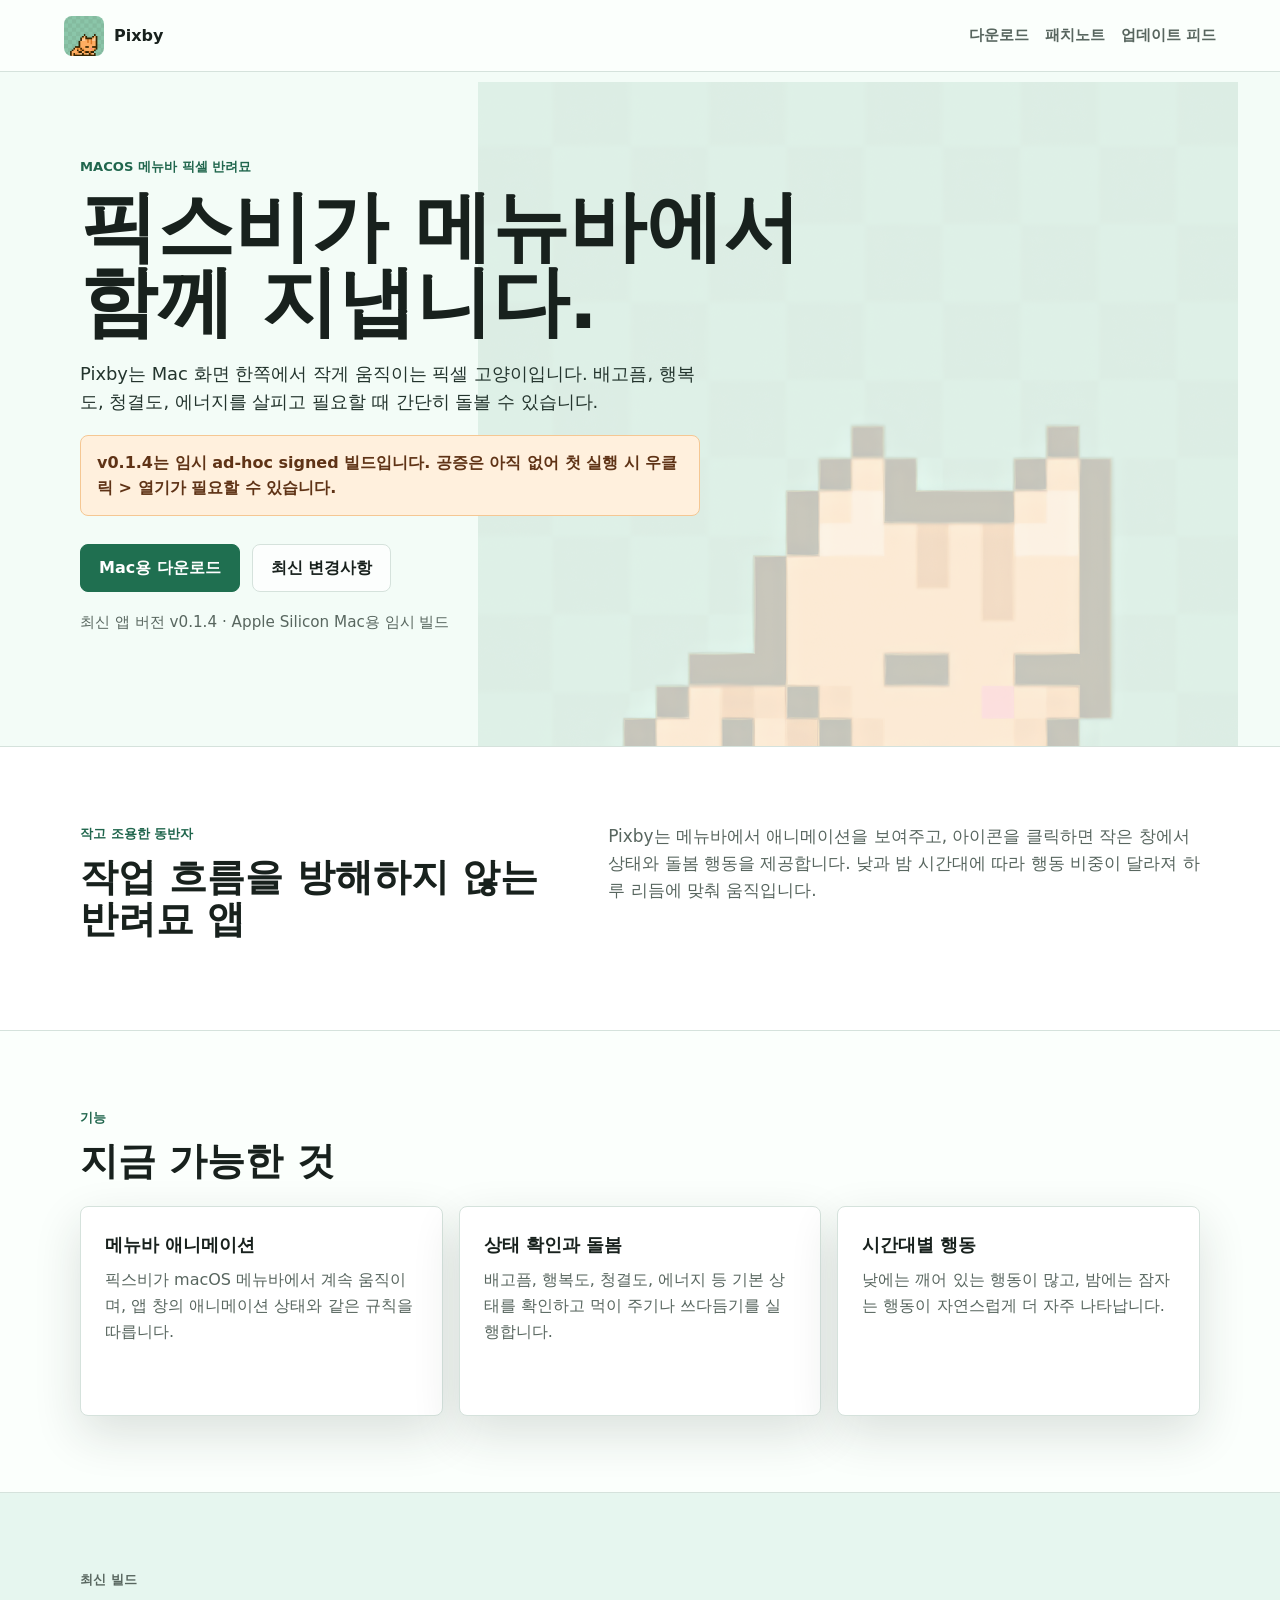
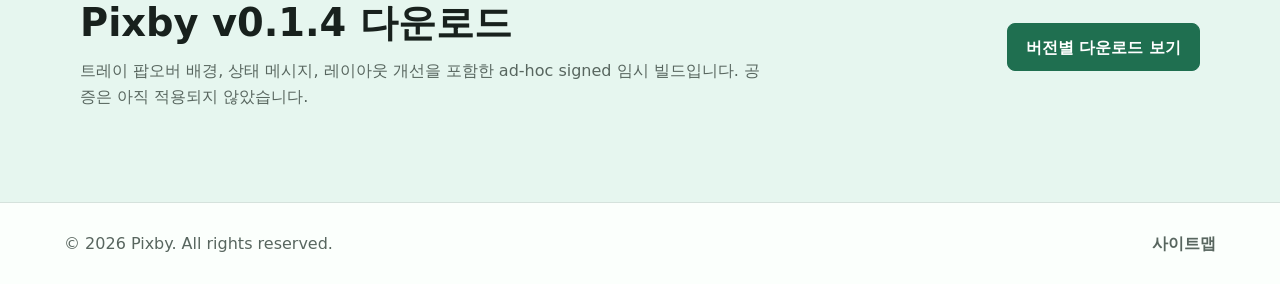
==== index.html @ 459f8d07 "Publish Pixby v0.1.4" ====
<!doctype html>
<html lang="ko">
  <head>
    <meta charset="utf-8" />
    <meta name="viewport" content="width=device-width, initial-scale=1" />
    <title>Pixby - macOS 메뉴바 픽셀 반려묘</title>
    <meta
      name="description"
      content="Pixby는 macOS 메뉴바에 상주하는 작은 픽셀 반려묘 앱입니다. 픽스비를 돌보고, 상태를 확인하고, 최신 Mac 버전을 다운로드하세요."
    />
    <meta name="robots" content="index, follow" />
    <meta name="theme-color" content="#8acfb2" />
    <link rel="canonical" href="https://pixby-app.github.io/" />
    <link rel="manifest" href="/site.webmanifest" />
    <link rel="icon" href="/assets/logo-pixby.png" type="image/png" />
    <meta property="og:type" content="website" />
    <meta property="og:site_name" content="Pixby" />
    <meta property="og:title" content="Pixby - macOS 메뉴바 픽셀 반려묘" />
    <meta
      property="og:description"
      content="메뉴바에서 함께 지내는 작은 픽셀 반려묘, Pixby의 최신 Mac 버전을 다운로드하세요."
    />
    <meta property="og:url" content="https://pixby-app.github.io/" />
    <meta property="og:image" content="https://pixby-app.github.io/assets/logo-pixby.png" />
    <meta name="twitter:card" content="summary_large_image" />
    <meta name="twitter:title" content="Pixby - macOS 메뉴바 픽셀 반려묘" />
    <meta
      name="twitter:description"
      content="macOS 메뉴바에서 함께 지내는 픽셀 반려묘 앱입니다."
    />
    <meta name="twitter:image" content="https://pixby-app.github.io/assets/logo-pixby.png" />
    <link rel="stylesheet" href="/styles.css?v=0.1.4" />
    <script type="application/ld+json">
      {
        "@context": "https://schema.org",
        "@type": "SoftwareApplication",
        "name": "Pixby",
        "alternateName": "픽스비",
        "applicationCategory": "LifestyleApplication",
        "operatingSystem": "macOS",
        "softwareVersion": "0.1.4",
        "description": "Pixby는 macOS 메뉴바에 상주하는 픽셀 반려묘 앱입니다.",
        "url": "https://pixby-app.github.io/",
        "downloadUrl": "https://github.com/Pixby-App/pixby-app.github.io/releases/download/v0.1.4/Pixby-0.1.4-arm64.dmg",
        "image": "https://pixby-app.github.io/assets/logo-pixby.png",
        "inLanguage": "ko-KR",
        "offers": {
          "@type": "Offer",
          "price": "0",
          "priceCurrency": "KRW"
        }
      }
    </script>
  </head>
  <body>
    <header class="site-header">
      <a class="brand" href="/" aria-label="Pixby 홈">
        <img src="/assets/logo-pixby.png" alt="" width="40" height="40" />
        <span>Pixby</span>
      </a>
      <nav aria-label="주요 메뉴">
        <a href="/downloads.html">다운로드</a>
        <a href="/patch-notes.html">패치노트</a>
        <a href="/updates/latest-mac.yml">업데이트 피드</a>
      </nav>
    </header>

    <main>
      <section class="hero">
        <div class="hero-inner">
          <p class="eyebrow">macOS 메뉴바 픽셀 반려묘</p>
          <h1>픽스비가 메뉴바에서 함께 지냅니다.</h1>
          <p class="hero-copy">
            Pixby는 Mac 화면 한쪽에서 작게 움직이는 픽셀 고양이입니다. 배고픔, 행복도, 청결도,
            에너지를 살피고 필요할 때 간단히 돌볼 수 있습니다.
          </p>
          <p class="status-alert">
            v0.1.4는 임시 ad-hoc signed 빌드입니다. 공증은 아직 없어 첫 실행 시 우클릭 > 열기가 필요할 수 있습니다.
          </p>
          <div class="hero-actions" aria-label="주요 작업">
            <a class="button primary" href="https://github.com/Pixby-App/pixby-app.github.io/releases/download/v0.1.4/Pixby-0.1.4-arm64.dmg">Mac용 다운로드</a>
            <a class="button secondary" href="/patch-notes.html">최신 변경사항</a>
          </div>
          <p class="release-note">최신 앱 버전 v0.1.4 · Apple Silicon Mac용 임시 빌드</p>
        </div>
      </section>

      <section class="section intro-section" aria-labelledby="what-is-pixby">
        <div class="section-inner two-column">
          <div>
            <p class="eyebrow">작고 조용한 동반자</p>
            <h2 id="what-is-pixby">작업 흐름을 방해하지 않는 반려묘 앱</h2>
          </div>
          <p>
            Pixby는 메뉴바에서 애니메이션을 보여주고, 아이콘을 클릭하면 작은 창에서 상태와 돌봄
            행동을 제공합니다. 낮과 밤 시간대에 따라 행동 비중이 달라져 하루 리듬에 맞춰 움직입니다.
          </p>
        </div>
      </section>

      <section class="section" aria-labelledby="features">
        <div class="section-inner">
          <div class="section-heading">
            <p class="eyebrow">기능</p>
            <h2 id="features">지금 가능한 것</h2>
          </div>
          <div class="feature-grid">
            <article class="feature-card">
              <h3>메뉴바 애니메이션</h3>
              <p>픽스비가 macOS 메뉴바에서 계속 움직이며, 앱 창의 애니메이션 상태와 같은 규칙을 따릅니다.</p>
            </article>
            <article class="feature-card">
              <h3>상태 확인과 돌봄</h3>
              <p>배고픔, 행복도, 청결도, 에너지 등 기본 상태를 확인하고 먹이 주기나 쓰다듬기를 실행합니다.</p>
            </article>
            <article class="feature-card">
              <h3>시간대별 행동</h3>
              <p>낮에는 깨어 있는 행동이 많고, 밤에는 잠자는 행동이 자연스럽게 더 자주 나타납니다.</p>
            </article>
          </div>
        </div>
      </section>

      <section class="section download-band" aria-labelledby="download">
        <div class="section-inner split-band">
          <div>
            <p class="eyebrow">최신 빌드</p>
            <h2 id="download">Pixby v0.1.4 다운로드</h2>
            <p>트레이 팝오버 배경, 상태 메시지, 레이아웃 개선을 포함한 ad-hoc signed 임시 빌드입니다. 공증은 아직 적용되지 않았습니다.</p>
          </div>
          <a class="button primary" href="/downloads.html">버전별 다운로드 보기</a>
        </div>
      </section>
    </main>

    <footer class="site-footer">
      <p>© 2026 Pixby. All rights reserved.</p>
      <a href="/sitemap.xml">사이트맵</a>
    </footer>
  </body>
</html>
---- styles.css ----
:root {
  color-scheme: light;
  --ink: #18211d;
  --muted: #58665f;
  --line: #d5e2dc;
  --paper: #fbfffc;
  --mint: #8acfb2;
  --mint-soft: #e6f6ef;
  --peach: #ffb064;
  --rose: #ff7f99;
  --deep: #23342d;
  --shadow: 0 18px 48px rgba(28, 45, 38, 0.14);
  font-family:
    Inter, ui-sans-serif, system-ui, -apple-system, BlinkMacSystemFont, "Segoe UI", sans-serif;
}

* {
  box-sizing: border-box;
}

body {
  margin: 0;
  color: var(--ink);
  background: var(--paper);
  line-height: 1.6;
}

a {
  color: inherit;
}

.site-header {
  position: sticky;
  top: 0;
  z-index: 10;
  display: flex;
  align-items: center;
  justify-content: space-between;
  gap: 24px;
  min-height: 72px;
  padding: 14px clamp(20px, 5vw, 72px);
  background: rgba(251, 255, 252, 0.92);
  border-bottom: 1px solid var(--line);
  backdrop-filter: blur(12px);
}

.brand {
  display: inline-flex;
  align-items: center;
  gap: 10px;
  color: var(--ink);
  font-weight: 800;
  text-decoration: none;
}

.brand img {
  width: 40px;
  height: 40px;
  border-radius: 8px;
  object-fit: cover;
}

nav {
  display: flex;
  align-items: center;
  flex-wrap: wrap;
  gap: 16px;
  color: var(--muted);
  font-size: 0.95rem;
  font-weight: 700;
}

nav a {
  text-decoration: none;
}

nav a:hover,
nav a[aria-current="page"] {
  color: var(--ink);
}

.hero {
  position: relative;
  display: flex;
  align-items: center;
  min-height: 72svh;
  overflow: hidden;
  background-color: #dff4ea;
  background-image: url("/assets/logo-pixby.png");
  background-repeat: no-repeat;
  background-position: right 8% bottom -96px;
  background-size: min(760px, 82vw);
}

.hero::before {
  position: absolute;
  inset: 0;
  content: "";
  background: rgba(251, 255, 252, 0.74);
}

.hero-inner,
.section-inner {
  position: relative;
  width: min(1120px, calc(100% - 40px));
  margin: 0 auto;
}

.hero-inner {
  padding: 84px 0 96px;
}

.eyebrow {
  margin: 0 0 12px;
  color: #20664d;
  font-size: 0.82rem;
  font-weight: 900;
  text-transform: uppercase;
}

h1,
h2,
h3,
p {
  margin-top: 0;
}

h1 {
  max-width: 760px;
  margin-bottom: 20px;
  font-size: clamp(2.6rem, 6vw, 5.8rem);
  line-height: 0.98;
  letter-spacing: 0;
}

h2 {
  margin-bottom: 14px;
  font-size: clamp(1.75rem, 3vw, 2.6rem);
  line-height: 1.1;
  letter-spacing: 0;
}

h3 {
  margin-bottom: 8px;
  font-size: 1.1rem;
  letter-spacing: 0;
}

.hero-copy {
  max-width: 620px;
  color: var(--deep);
  font-size: 1.12rem;
}

.hero-actions,
.download-actions {
  display: flex;
  flex-wrap: wrap;
  gap: 12px;
  margin-top: 28px;
}

.button {
  display: inline-flex;
  align-items: center;
  justify-content: center;
  min-height: 48px;
  padding: 0 18px;
  border: 1px solid var(--line);
  border-radius: 8px;
  font-weight: 850;
  text-decoration: none;
}

.button.primary {
  border-color: #1f6f50;
  color: #ffffff;
  background: #1f6f50;
}

.button.secondary {
  color: var(--ink);
  background: rgba(255, 255, 255, 0.76);
}

.button.disabled {
  color: var(--muted);
  background: #eef5f1;
  cursor: not-allowed;
}

.button:hover:not(.disabled) {
  transform: translateY(-1px);
}

.status-alert {
  max-width: 620px;
  margin: 18px 0 0;
  padding: 14px 16px;
  color: #5f3316;
  background: #fff0dd;
  border: 1px solid #f5c793;
  border-radius: 8px;
  font-weight: 760;
}

.release-note {
  margin-top: 18px;
  color: var(--muted);
  font-size: 0.95rem;
}

.section {
  padding: 76px 0;
  border-top: 1px solid var(--line);
}

.intro-section {
  background: #ffffff;
}

.two-column {
  display: grid;
  grid-template-columns: minmax(0, 0.9fr) minmax(0, 1.1fr);
  gap: 44px;
  align-items: start;
}

.two-column p:last-child {
  color: var(--muted);
  font-size: 1.06rem;
}

.section-heading {
  margin-bottom: 24px;
}

.feature-grid {
  display: grid;
  grid-template-columns: repeat(3, minmax(0, 1fr));
  gap: 16px;
}

.feature-card,
.download-card,
.note-entry {
  border: 1px solid var(--line);
  border-radius: 8px;
  background: #ffffff;
  box-shadow: var(--shadow);
}

.feature-card {
  min-height: 210px;
  padding: 24px;
}

.feature-card p,
.download-card p,
.note-entry li {
  color: var(--muted);
}

.download-band {
  background: var(--mint-soft);
}

.split-band,
.download-card {
  display: flex;
  align-items: center;
  justify-content: space-between;
  gap: 28px;
}

.split-band p {
  max-width: 680px;
  color: var(--muted);
}

.site-footer {
  display: flex;
  justify-content: space-between;
  gap: 16px;
  padding: 28px clamp(20px, 5vw, 72px);
  color: var(--muted);
  border-top: 1px solid var(--line);
}

.site-footer p {
  margin: 0;
}

.site-footer a {
  font-weight: 800;
  text-decoration: none;
}

.page-main {
  background: #ffffff;
}

.page-hero {
  padding: 80px 0 54px;
  background: var(--mint-soft);
  border-bottom: 1px solid var(--line);
}

.page-hero h1 {
  max-width: 840px;
  font-size: clamp(2.4rem, 5vw, 4.5rem);
}

.page-hero p:last-child {
  max-width: 760px;
  color: var(--muted);
  font-size: 1.08rem;
}

.download-card {
  padding: 28px;
}

.version-table {
  overflow: hidden;
  border: 1px solid var(--line);
  border-radius: 8px;
}

.version-row {
  display: grid;
  grid-template-columns: 160px 180px minmax(0, 1fr);
  gap: 18px;
  padding: 16px 18px;
  border-top: 1px solid var(--line);
}

.version-row:first-child {
  border-top: 0;
}

.version-head {
  color: var(--deep);
  background: var(--mint-soft);
  font-weight: 900;
}

.file-links {
  display: flex;
  flex-wrap: wrap;
  gap: 14px;
  font-weight: 800;
}

.muted-link {
  color: var(--muted);
}

.note-entry {
  padding: 28px;
}

.note-entry + .note-entry {
  margin-top: 18px;
}

.note-entry ul {
  margin: 0;
  padding-left: 20px;
}

.note-entry li + li {
  margin-top: 8px;
}

@media (max-width: 760px) {
  .site-header,
  .site-footer {
    align-items: flex-start;
    flex-direction: column;
  }

  .hero {
    min-height: 76svh;
    background-position: center bottom -72px;
    background-size: min(560px, 110vw);
  }

  .hero-inner {
    padding-top: 56px;
  }

  .two-column,
  .feature-grid,
  .version-row {
    grid-template-columns: 1fr;
  }

  .split-band,
  .download-card {
    align-items: flex-start;
    flex-direction: column;
  }

  .section {
    padding: 54px 0;
  }
}
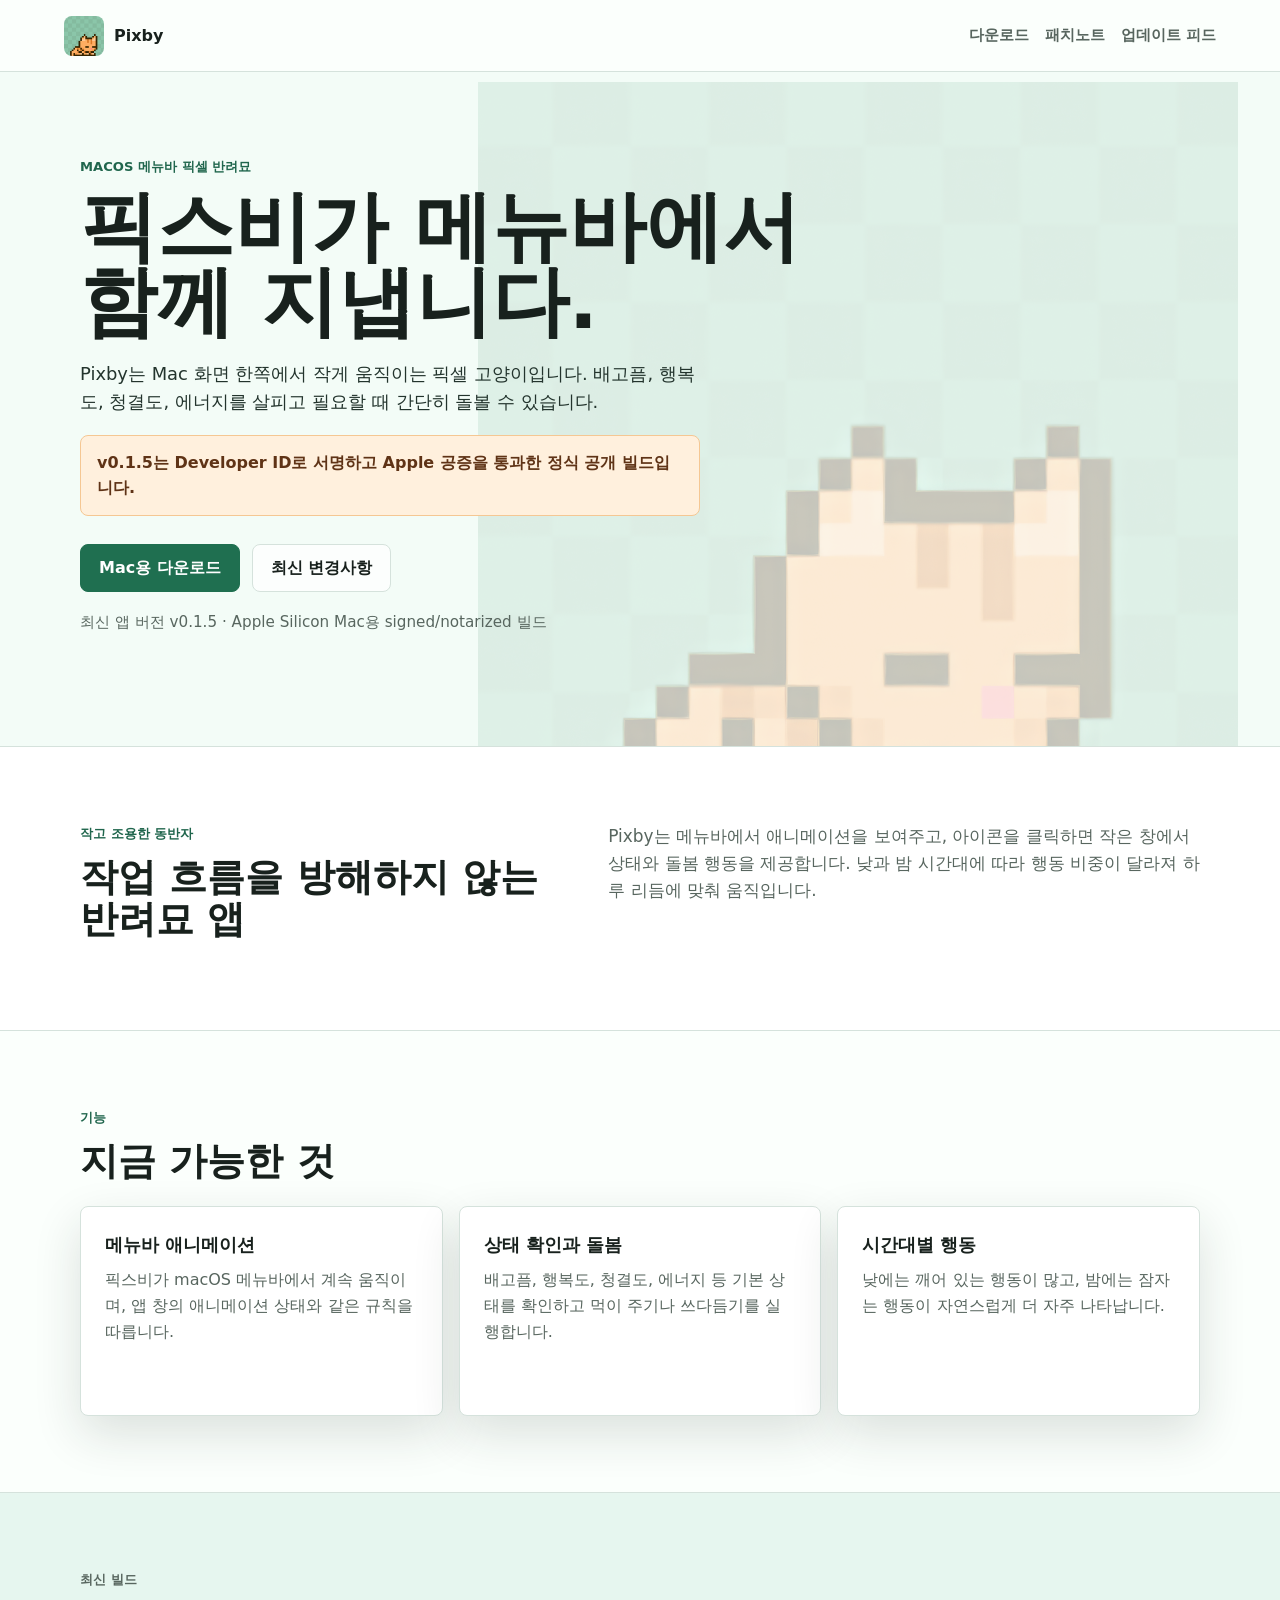
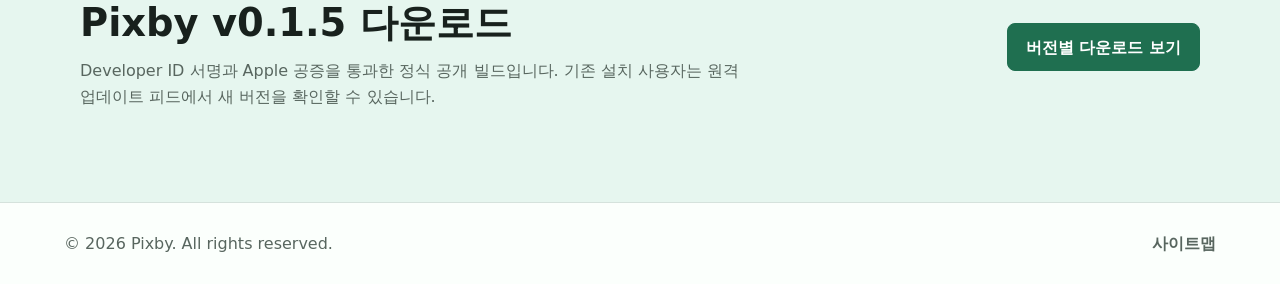
==== commit a0448976: "Publish Pixby v0.1.5 notarized release" ====
--- a/index.html
+++ b/index.html
@@ -29,7 +29,7 @@
       content="macOS 메뉴바에서 함께 지내는 픽셀 반려묘 앱입니다."
     />
     <meta name="twitter:image" content="https://pixby-app.github.io/assets/logo-pixby.png" />
-    <link rel="stylesheet" href="/styles.css?v=0.1.4" />
+    <link rel="stylesheet" href="/styles.css?v=0.1.5" />
     <script type="application/ld+json">
       {
         "@context": "https://schema.org",
@@ -38,10 +38,10 @@
         "alternateName": "픽스비",
         "applicationCategory": "LifestyleApplication",
         "operatingSystem": "macOS",
-        "softwareVersion": "0.1.4",
+        "softwareVersion": "0.1.5",
         "description": "Pixby는 macOS 메뉴바에 상주하는 픽셀 반려묘 앱입니다.",
         "url": "https://pixby-app.github.io/",
-        "downloadUrl": "https://github.com/Pixby-App/pixby-app.github.io/releases/download/v0.1.4/Pixby-0.1.4-arm64.dmg",
+        "downloadUrl": "https://github.com/Pixby-App/pixby-app.github.io/releases/download/v0.1.5/Pixby-0.1.5-arm64.dmg",
         "image": "https://pixby-app.github.io/assets/logo-pixby.png",
         "inLanguage": "ko-KR",
         "offers": {
@@ -75,13 +75,13 @@
             에너지를 살피고 필요할 때 간단히 돌볼 수 있습니다.
           </p>
           <p class="status-alert">
-            v0.1.4는 임시 ad-hoc signed 빌드입니다. 공증은 아직 없어 첫 실행 시 우클릭 > 열기가 필요할 수 있습니다.
+            v0.1.5는 Developer ID로 서명하고 Apple 공증을 통과한 정식 공개 빌드입니다.
           </p>
           <div class="hero-actions" aria-label="주요 작업">
-            <a class="button primary" href="https://github.com/Pixby-App/pixby-app.github.io/releases/download/v0.1.4/Pixby-0.1.4-arm64.dmg">Mac용 다운로드</a>
+            <a class="button primary" href="https://github.com/Pixby-App/pixby-app.github.io/releases/download/v0.1.5/Pixby-0.1.5-arm64.dmg">Mac용 다운로드</a>
             <a class="button secondary" href="/patch-notes.html">최신 변경사항</a>
           </div>
-          <p class="release-note">최신 앱 버전 v0.1.4 · Apple Silicon Mac용 임시 빌드</p>
+          <p class="release-note">최신 앱 버전 v0.1.5 · Apple Silicon Mac용 signed/notarized 빌드</p>
         </div>
       </section>
 
@@ -125,8 +125,8 @@
         <div class="section-inner split-band">
           <div>
             <p class="eyebrow">최신 빌드</p>
-            <h2 id="download">Pixby v0.1.4 다운로드</h2>
-            <p>트레이 팝오버 배경, 상태 메시지, 레이아웃 개선을 포함한 ad-hoc signed 임시 빌드입니다. 공증은 아직 적용되지 않았습니다.</p>
+            <h2 id="download">Pixby v0.1.5 다운로드</h2>
+            <p>Developer ID 서명과 Apple 공증을 통과한 정식 공개 빌드입니다. 기존 설치 사용자는 원격 업데이트 피드에서 새 버전을 확인할 수 있습니다.</p>
           </div>
           <a class="button primary" href="/downloads.html">버전별 다운로드 보기</a>
         </div>
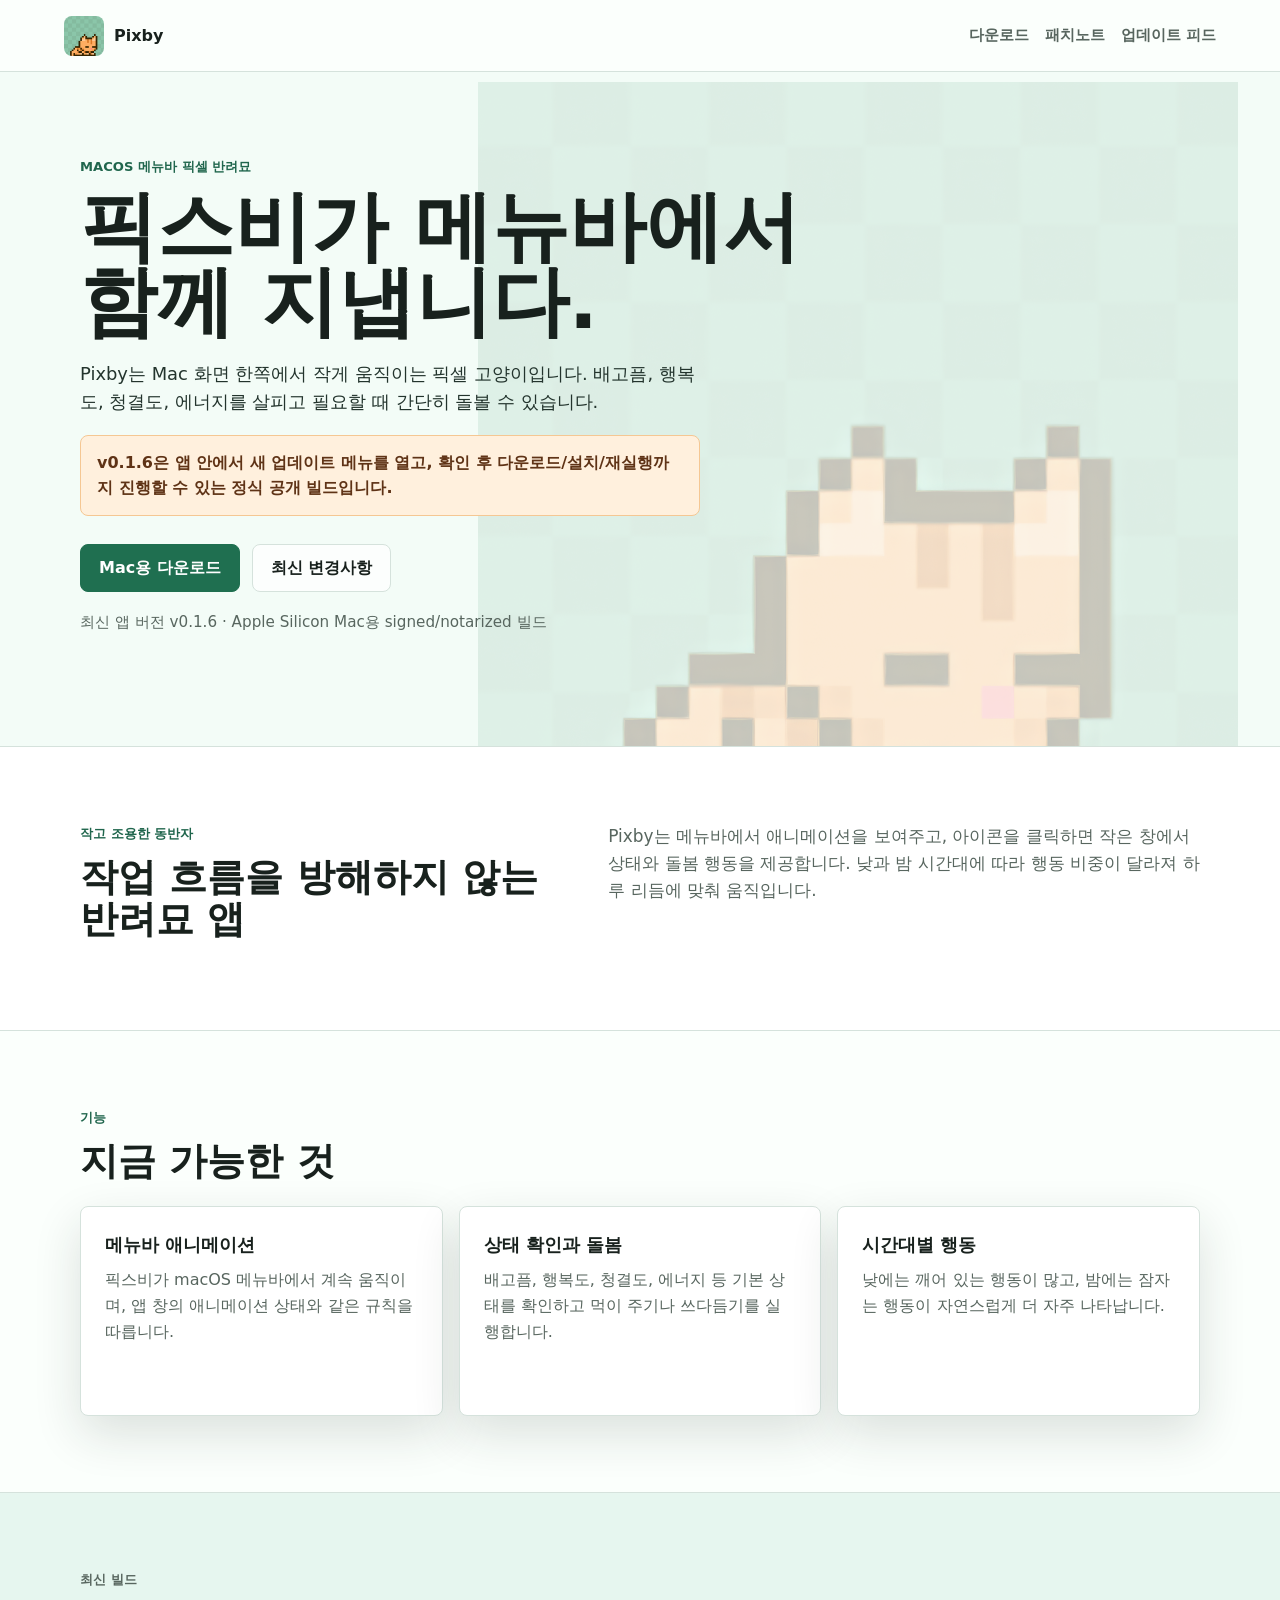
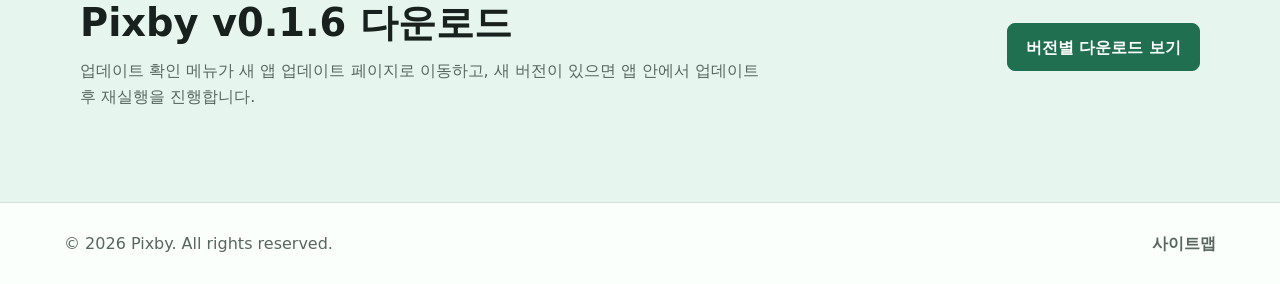
==== commit d23f7b72: "Publish Pixby v0.1.6 update menu release" ====
--- a/index.html
+++ b/index.html
@@ -29,7 +29,7 @@
       content="macOS 메뉴바에서 함께 지내는 픽셀 반려묘 앱입니다."
     />
     <meta name="twitter:image" content="https://pixby-app.github.io/assets/logo-pixby.png" />
-    <link rel="stylesheet" href="/styles.css?v=0.1.5" />
+    <link rel="stylesheet" href="/styles.css?v=0.1.6" />
     <script type="application/ld+json">
       {
         "@context": "https://schema.org",
@@ -38,10 +38,10 @@
         "alternateName": "픽스비",
         "applicationCategory": "LifestyleApplication",
         "operatingSystem": "macOS",
-        "softwareVersion": "0.1.5",
+        "softwareVersion": "0.1.6",
         "description": "Pixby는 macOS 메뉴바에 상주하는 픽셀 반려묘 앱입니다.",
         "url": "https://pixby-app.github.io/",
-        "downloadUrl": "https://github.com/Pixby-App/pixby-app.github.io/releases/download/v0.1.5/Pixby-0.1.5-arm64.dmg",
+        "downloadUrl": "https://github.com/Pixby-App/pixby-app.github.io/releases/download/v0.1.6/Pixby-0.1.6-arm64.dmg",
         "image": "https://pixby-app.github.io/assets/logo-pixby.png",
         "inLanguage": "ko-KR",
         "offers": {
@@ -75,13 +75,13 @@
             에너지를 살피고 필요할 때 간단히 돌볼 수 있습니다.
           </p>
           <p class="status-alert">
-            v0.1.5는 Developer ID로 서명하고 Apple 공증을 통과한 정식 공개 빌드입니다.
+            v0.1.6은 앱 안에서 새 업데이트 메뉴를 열고, 확인 후 다운로드/설치/재실행까지 진행할 수 있는 정식 공개 빌드입니다.
           </p>
           <div class="hero-actions" aria-label="주요 작업">
-            <a class="button primary" href="https://github.com/Pixby-App/pixby-app.github.io/releases/download/v0.1.5/Pixby-0.1.5-arm64.dmg">Mac용 다운로드</a>
+            <a class="button primary" href="https://github.com/Pixby-App/pixby-app.github.io/releases/download/v0.1.6/Pixby-0.1.6-arm64.dmg">Mac용 다운로드</a>
             <a class="button secondary" href="/patch-notes.html">최신 변경사항</a>
           </div>
-          <p class="release-note">최신 앱 버전 v0.1.5 · Apple Silicon Mac용 signed/notarized 빌드</p>
+          <p class="release-note">최신 앱 버전 v0.1.6 · Apple Silicon Mac용 signed/notarized 빌드</p>
         </div>
       </section>
 
@@ -125,8 +125,8 @@
         <div class="section-inner split-band">
           <div>
             <p class="eyebrow">최신 빌드</p>
-            <h2 id="download">Pixby v0.1.5 다운로드</h2>
-            <p>Developer ID 서명과 Apple 공증을 통과한 정식 공개 빌드입니다. 기존 설치 사용자는 원격 업데이트 피드에서 새 버전을 확인할 수 있습니다.</p>
+            <h2 id="download">Pixby v0.1.6 다운로드</h2>
+            <p>업데이트 확인 메뉴가 새 앱 업데이트 페이지로 이동하고, 새 버전이 있으면 앱 안에서 업데이트 후 재실행을 진행합니다.</p>
           </div>
           <a class="button primary" href="/downloads.html">버전별 다운로드 보기</a>
         </div>
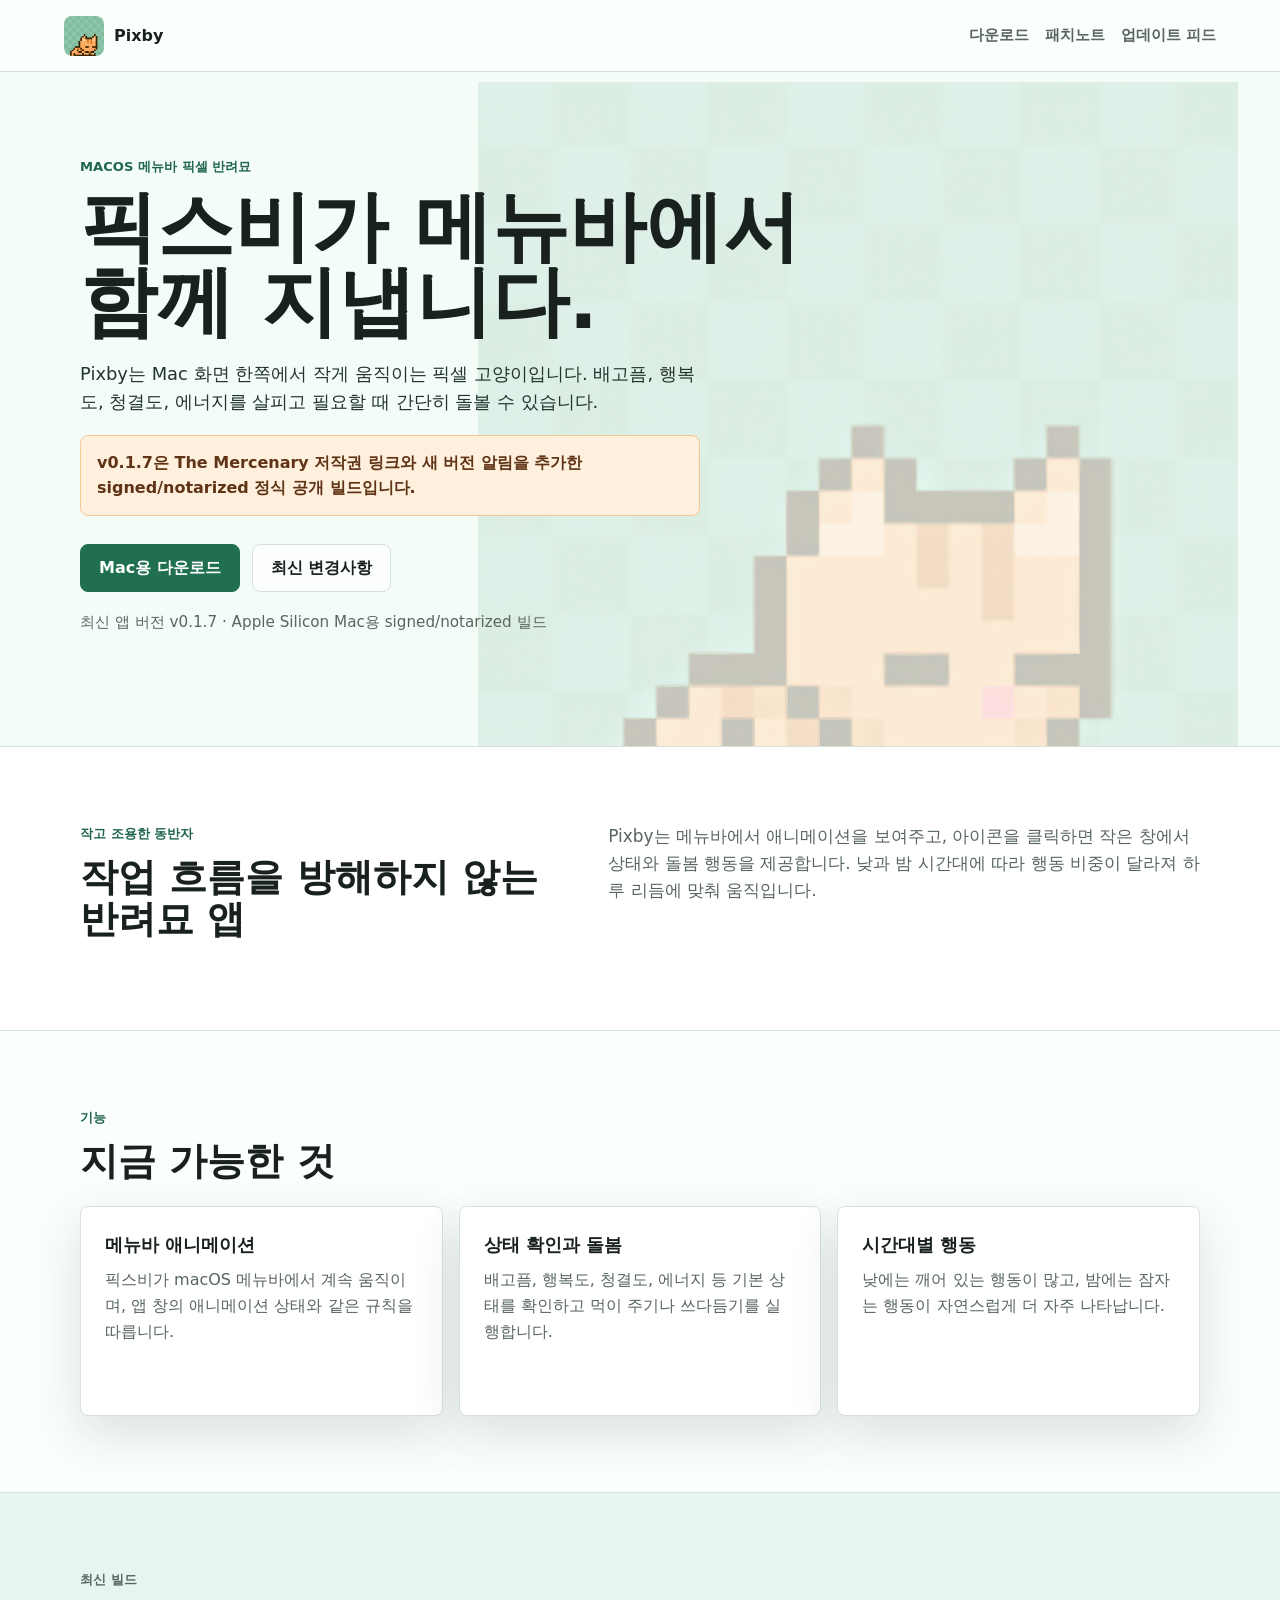
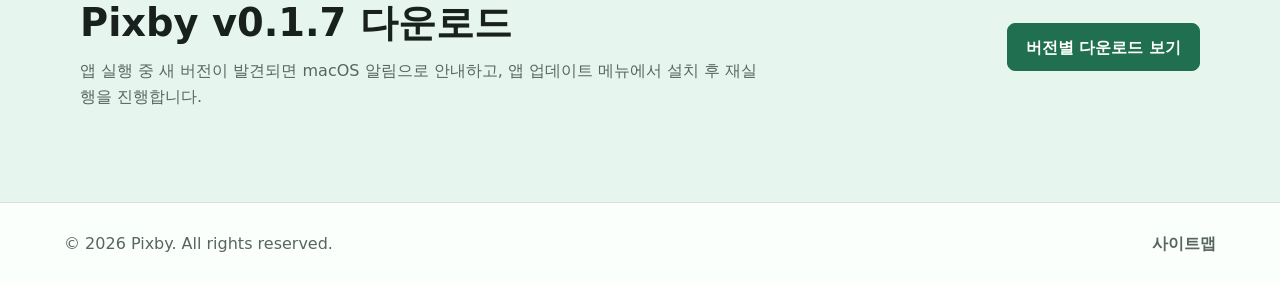
==== commit e5610bc9: "Publish Pixby v0.1.7 copyright and update notification release" ====
--- a/index.html
+++ b/index.html
@@ -29,7 +29,7 @@
       content="macOS 메뉴바에서 함께 지내는 픽셀 반려묘 앱입니다."
     />
     <meta name="twitter:image" content="https://pixby-app.github.io/assets/logo-pixby.png" />
-    <link rel="stylesheet" href="/styles.css?v=0.1.6" />
+    <link rel="stylesheet" href="/styles.css?v=0.1.7" />
     <script type="application/ld+json">
       {
         "@context": "https://schema.org",
@@ -38,10 +38,10 @@
         "alternateName": "픽스비",
         "applicationCategory": "LifestyleApplication",
         "operatingSystem": "macOS",
-        "softwareVersion": "0.1.6",
+        "softwareVersion": "0.1.7",
         "description": "Pixby는 macOS 메뉴바에 상주하는 픽셀 반려묘 앱입니다.",
         "url": "https://pixby-app.github.io/",
-        "downloadUrl": "https://github.com/Pixby-App/pixby-app.github.io/releases/download/v0.1.6/Pixby-0.1.6-arm64.dmg",
+        "downloadUrl": "https://github.com/Pixby-App/pixby-app.github.io/releases/download/v0.1.7/Pixby-0.1.7-arm64.dmg",
         "image": "https://pixby-app.github.io/assets/logo-pixby.png",
         "inLanguage": "ko-KR",
         "offers": {
@@ -75,13 +75,13 @@
             에너지를 살피고 필요할 때 간단히 돌볼 수 있습니다.
           </p>
           <p class="status-alert">
-            v0.1.6은 앱 안에서 새 업데이트 메뉴를 열고, 확인 후 다운로드/설치/재실행까지 진행할 수 있는 정식 공개 빌드입니다.
+            v0.1.7은 The Mercenary 저작권 링크와 새 버전 알림을 추가한 signed/notarized 정식 공개 빌드입니다.
           </p>
           <div class="hero-actions" aria-label="주요 작업">
-            <a class="button primary" href="https://github.com/Pixby-App/pixby-app.github.io/releases/download/v0.1.6/Pixby-0.1.6-arm64.dmg">Mac용 다운로드</a>
+            <a class="button primary" href="https://github.com/Pixby-App/pixby-app.github.io/releases/download/v0.1.7/Pixby-0.1.7-arm64.dmg">Mac용 다운로드</a>
             <a class="button secondary" href="/patch-notes.html">최신 변경사항</a>
           </div>
-          <p class="release-note">최신 앱 버전 v0.1.6 · Apple Silicon Mac용 signed/notarized 빌드</p>
+          <p class="release-note">최신 앱 버전 v0.1.7 · Apple Silicon Mac용 signed/notarized 빌드</p>
         </div>
       </section>
 
@@ -125,8 +125,8 @@
         <div class="section-inner split-band">
           <div>
             <p class="eyebrow">최신 빌드</p>
-            <h2 id="download">Pixby v0.1.6 다운로드</h2>
-            <p>업데이트 확인 메뉴가 새 앱 업데이트 페이지로 이동하고, 새 버전이 있으면 앱 안에서 업데이트 후 재실행을 진행합니다.</p>
+            <h2 id="download">Pixby v0.1.7 다운로드</h2>
+            <p>앱 실행 중 새 버전이 발견되면 macOS 알림으로 안내하고, 앱 업데이트 메뉴에서 설치 후 재실행을 진행합니다.</p>
           </div>
           <a class="button primary" href="/downloads.html">버전별 다운로드 보기</a>
         </div>
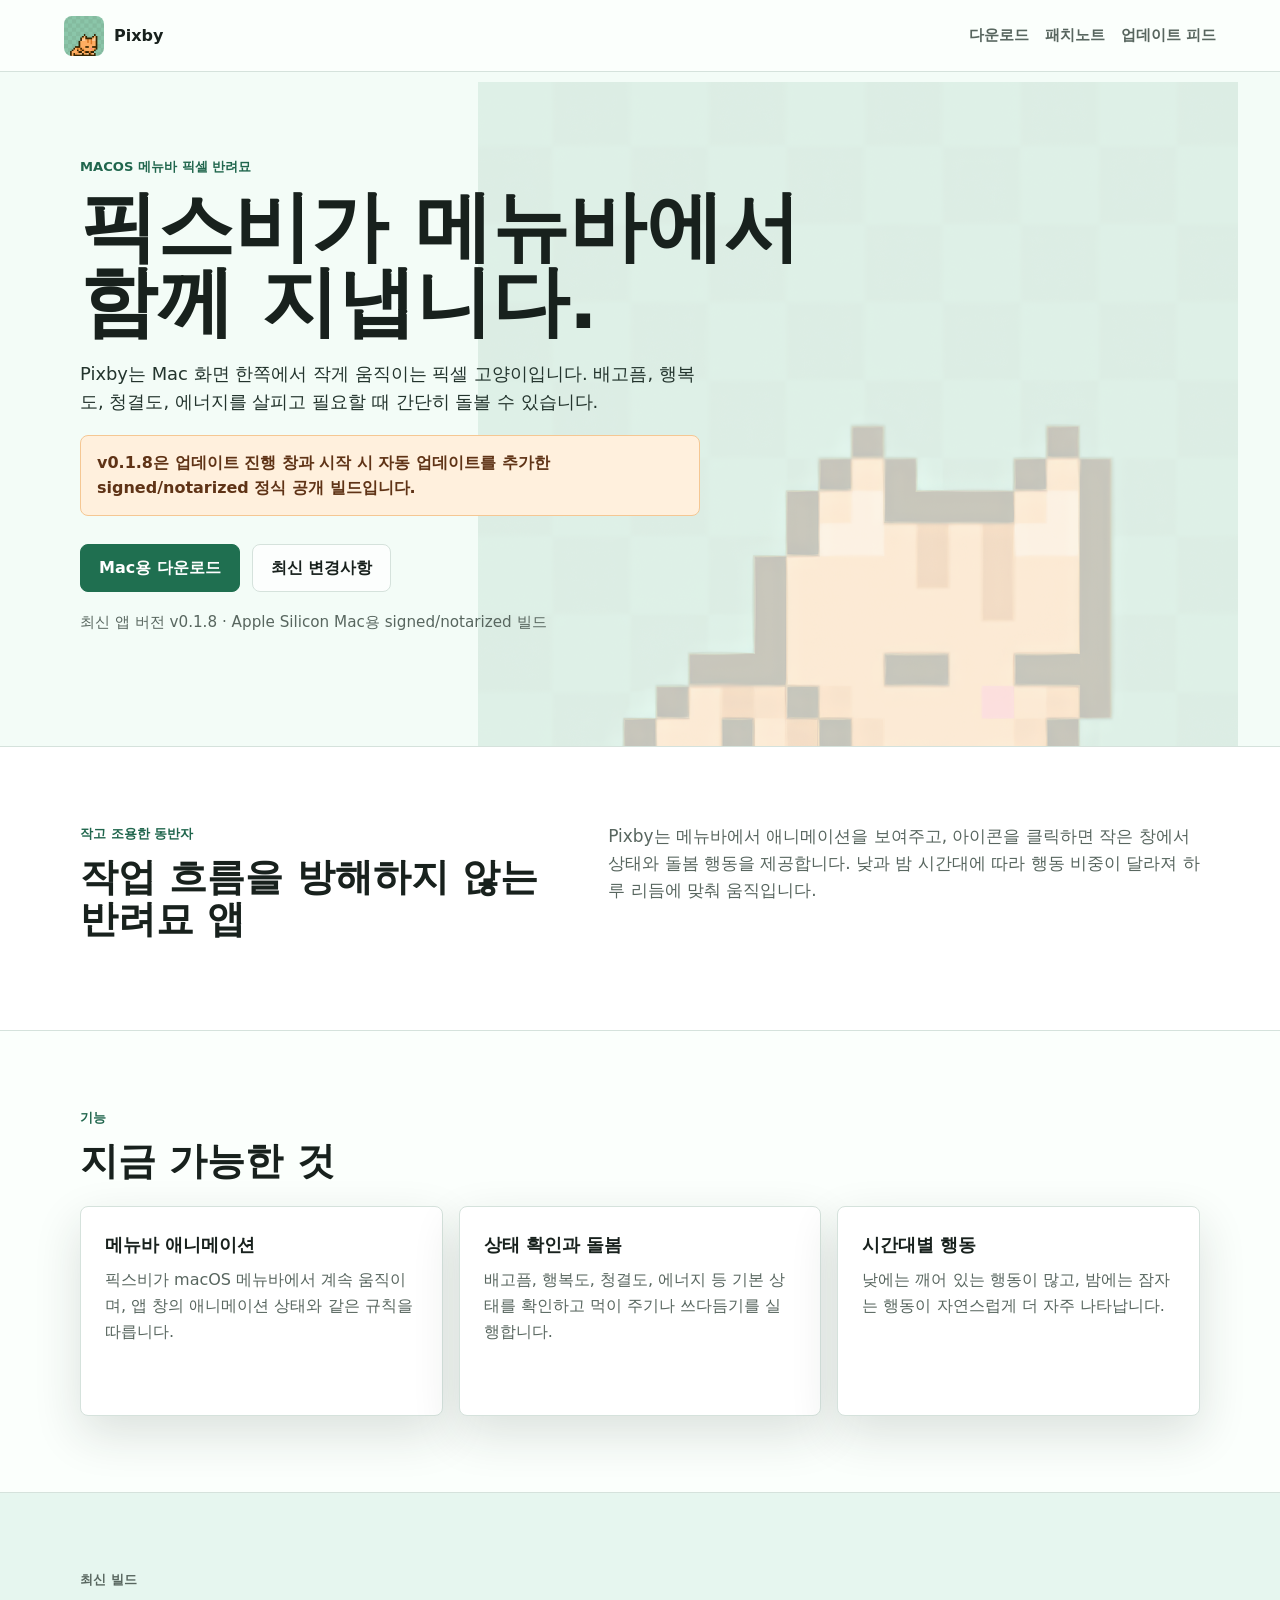
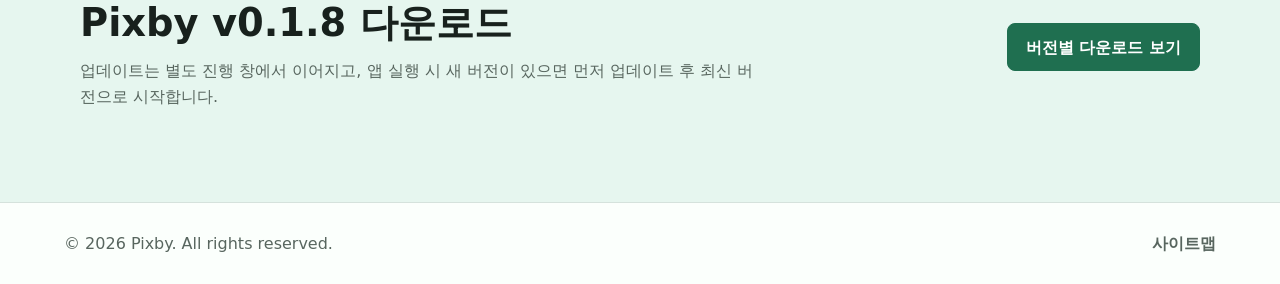
==== commit eaff4c51: "Publish Pixby v0.1.8 update progress release" ====
--- a/index.html
+++ b/index.html
@@ -29,7 +29,7 @@
       content="macOS 메뉴바에서 함께 지내는 픽셀 반려묘 앱입니다."
     />
     <meta name="twitter:image" content="https://pixby-app.github.io/assets/logo-pixby.png" />
-    <link rel="stylesheet" href="/styles.css?v=0.1.7" />
+    <link rel="stylesheet" href="/styles.css?v=0.1.8" />
     <script type="application/ld+json">
       {
         "@context": "https://schema.org",
@@ -38,10 +38,10 @@
         "alternateName": "픽스비",
         "applicationCategory": "LifestyleApplication",
         "operatingSystem": "macOS",
-        "softwareVersion": "0.1.7",
+        "softwareVersion": "0.1.8",
         "description": "Pixby는 macOS 메뉴바에 상주하는 픽셀 반려묘 앱입니다.",
         "url": "https://pixby-app.github.io/",
-        "downloadUrl": "https://github.com/Pixby-App/pixby-app.github.io/releases/download/v0.1.7/Pixby-0.1.7-arm64.dmg",
+        "downloadUrl": "https://github.com/Pixby-App/pixby-app.github.io/releases/download/v0.1.8/Pixby-0.1.8-arm64.dmg",
         "image": "https://pixby-app.github.io/assets/logo-pixby.png",
         "inLanguage": "ko-KR",
         "offers": {
@@ -75,13 +75,13 @@
             에너지를 살피고 필요할 때 간단히 돌볼 수 있습니다.
           </p>
           <p class="status-alert">
-            v0.1.7은 The Mercenary 저작권 링크와 새 버전 알림을 추가한 signed/notarized 정식 공개 빌드입니다.
+            v0.1.8은 업데이트 진행 창과 시작 시 자동 업데이트를 추가한 signed/notarized 정식 공개 빌드입니다.
           </p>
           <div class="hero-actions" aria-label="주요 작업">
-            <a class="button primary" href="https://github.com/Pixby-App/pixby-app.github.io/releases/download/v0.1.7/Pixby-0.1.7-arm64.dmg">Mac용 다운로드</a>
+            <a class="button primary" href="https://github.com/Pixby-App/pixby-app.github.io/releases/download/v0.1.8/Pixby-0.1.8-arm64.dmg">Mac용 다운로드</a>
             <a class="button secondary" href="/patch-notes.html">최신 변경사항</a>
           </div>
-          <p class="release-note">최신 앱 버전 v0.1.7 · Apple Silicon Mac용 signed/notarized 빌드</p>
+          <p class="release-note">최신 앱 버전 v0.1.8 · Apple Silicon Mac용 signed/notarized 빌드</p>
         </div>
       </section>
 
@@ -125,8 +125,8 @@
         <div class="section-inner split-band">
           <div>
             <p class="eyebrow">최신 빌드</p>
-            <h2 id="download">Pixby v0.1.7 다운로드</h2>
-            <p>앱 실행 중 새 버전이 발견되면 macOS 알림으로 안내하고, 앱 업데이트 메뉴에서 설치 후 재실행을 진행합니다.</p>
+            <h2 id="download">Pixby v0.1.8 다운로드</h2>
+            <p>업데이트는 별도 진행 창에서 이어지고, 앱 실행 시 새 버전이 있으면 먼저 업데이트 후 최신 버전으로 시작합니다.</p>
           </div>
           <a class="button primary" href="/downloads.html">버전별 다운로드 보기</a>
         </div>
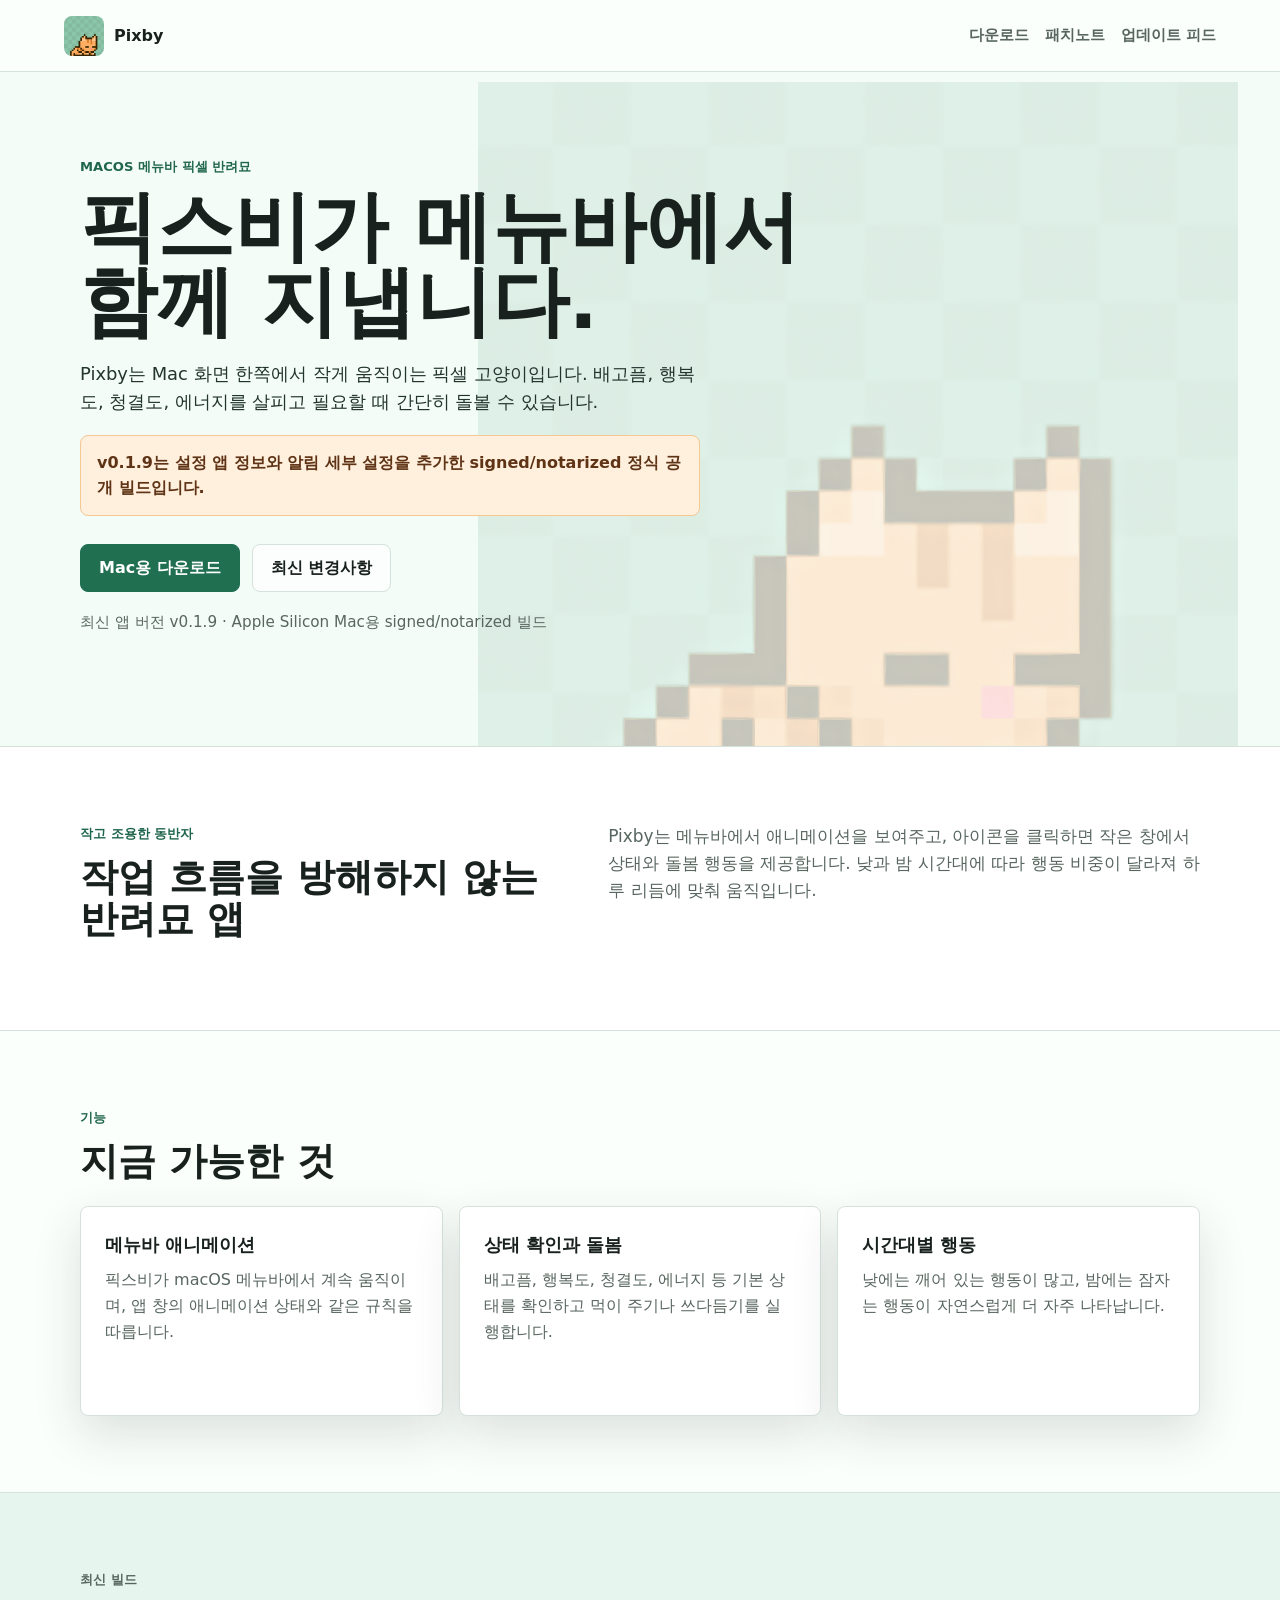
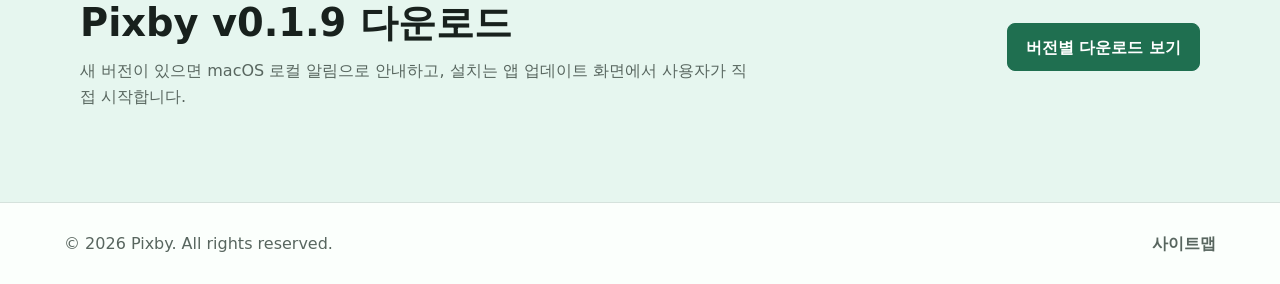
==== commit bf1b1b1a: "Publish Pixby v0.1.9 public update" ====
--- a/index.html
+++ b/index.html
@@ -29,7 +29,7 @@
       content="macOS 메뉴바에서 함께 지내는 픽셀 반려묘 앱입니다."
     />
     <meta name="twitter:image" content="https://pixby-app.github.io/assets/logo-pixby.png" />
-    <link rel="stylesheet" href="/styles.css?v=0.1.8" />
+    <link rel="stylesheet" href="/styles.css?v=0.1.9" />
     <script type="application/ld+json">
       {
         "@context": "https://schema.org",
@@ -38,10 +38,10 @@
         "alternateName": "픽스비",
         "applicationCategory": "LifestyleApplication",
         "operatingSystem": "macOS",
-        "softwareVersion": "0.1.8",
+        "softwareVersion": "0.1.9",
         "description": "Pixby는 macOS 메뉴바에 상주하는 픽셀 반려묘 앱입니다.",
         "url": "https://pixby-app.github.io/",
-        "downloadUrl": "https://github.com/Pixby-App/pixby-app.github.io/releases/download/v0.1.8/Pixby-0.1.8-arm64.dmg",
+        "downloadUrl": "https://github.com/Pixby-App/pixby-app.github.io/releases/download/v0.1.9/Pixby-0.1.9-arm64.dmg",
         "image": "https://pixby-app.github.io/assets/logo-pixby.png",
         "inLanguage": "ko-KR",
         "offers": {
@@ -75,13 +75,13 @@
             에너지를 살피고 필요할 때 간단히 돌볼 수 있습니다.
           </p>
           <p class="status-alert">
-            v0.1.8은 업데이트 진행 창과 시작 시 자동 업데이트를 추가한 signed/notarized 정식 공개 빌드입니다.
+            v0.1.9는 설정 앱 정보와 알림 세부 설정을 추가한 signed/notarized 정식 공개 빌드입니다.
           </p>
           <div class="hero-actions" aria-label="주요 작업">
-            <a class="button primary" href="https://github.com/Pixby-App/pixby-app.github.io/releases/download/v0.1.8/Pixby-0.1.8-arm64.dmg">Mac용 다운로드</a>
+            <a class="button primary" href="https://github.com/Pixby-App/pixby-app.github.io/releases/download/v0.1.9/Pixby-0.1.9-arm64.dmg">Mac용 다운로드</a>
             <a class="button secondary" href="/patch-notes.html">최신 변경사항</a>
           </div>
-          <p class="release-note">최신 앱 버전 v0.1.8 · Apple Silicon Mac용 signed/notarized 빌드</p>
+          <p class="release-note">최신 앱 버전 v0.1.9 · Apple Silicon Mac용 signed/notarized 빌드</p>
         </div>
       </section>
 
@@ -125,8 +125,8 @@
         <div class="section-inner split-band">
           <div>
             <p class="eyebrow">최신 빌드</p>
-            <h2 id="download">Pixby v0.1.8 다운로드</h2>
-            <p>업데이트는 별도 진행 창에서 이어지고, 앱 실행 시 새 버전이 있으면 먼저 업데이트 후 최신 버전으로 시작합니다.</p>
+            <h2 id="download">Pixby v0.1.9 다운로드</h2>
+            <p>새 버전이 있으면 macOS 로컬 알림으로 안내하고, 설치는 앱 업데이트 화면에서 사용자가 직접 시작합니다.</p>
           </div>
           <a class="button primary" href="/downloads.html">버전별 다운로드 보기</a>
         </div>
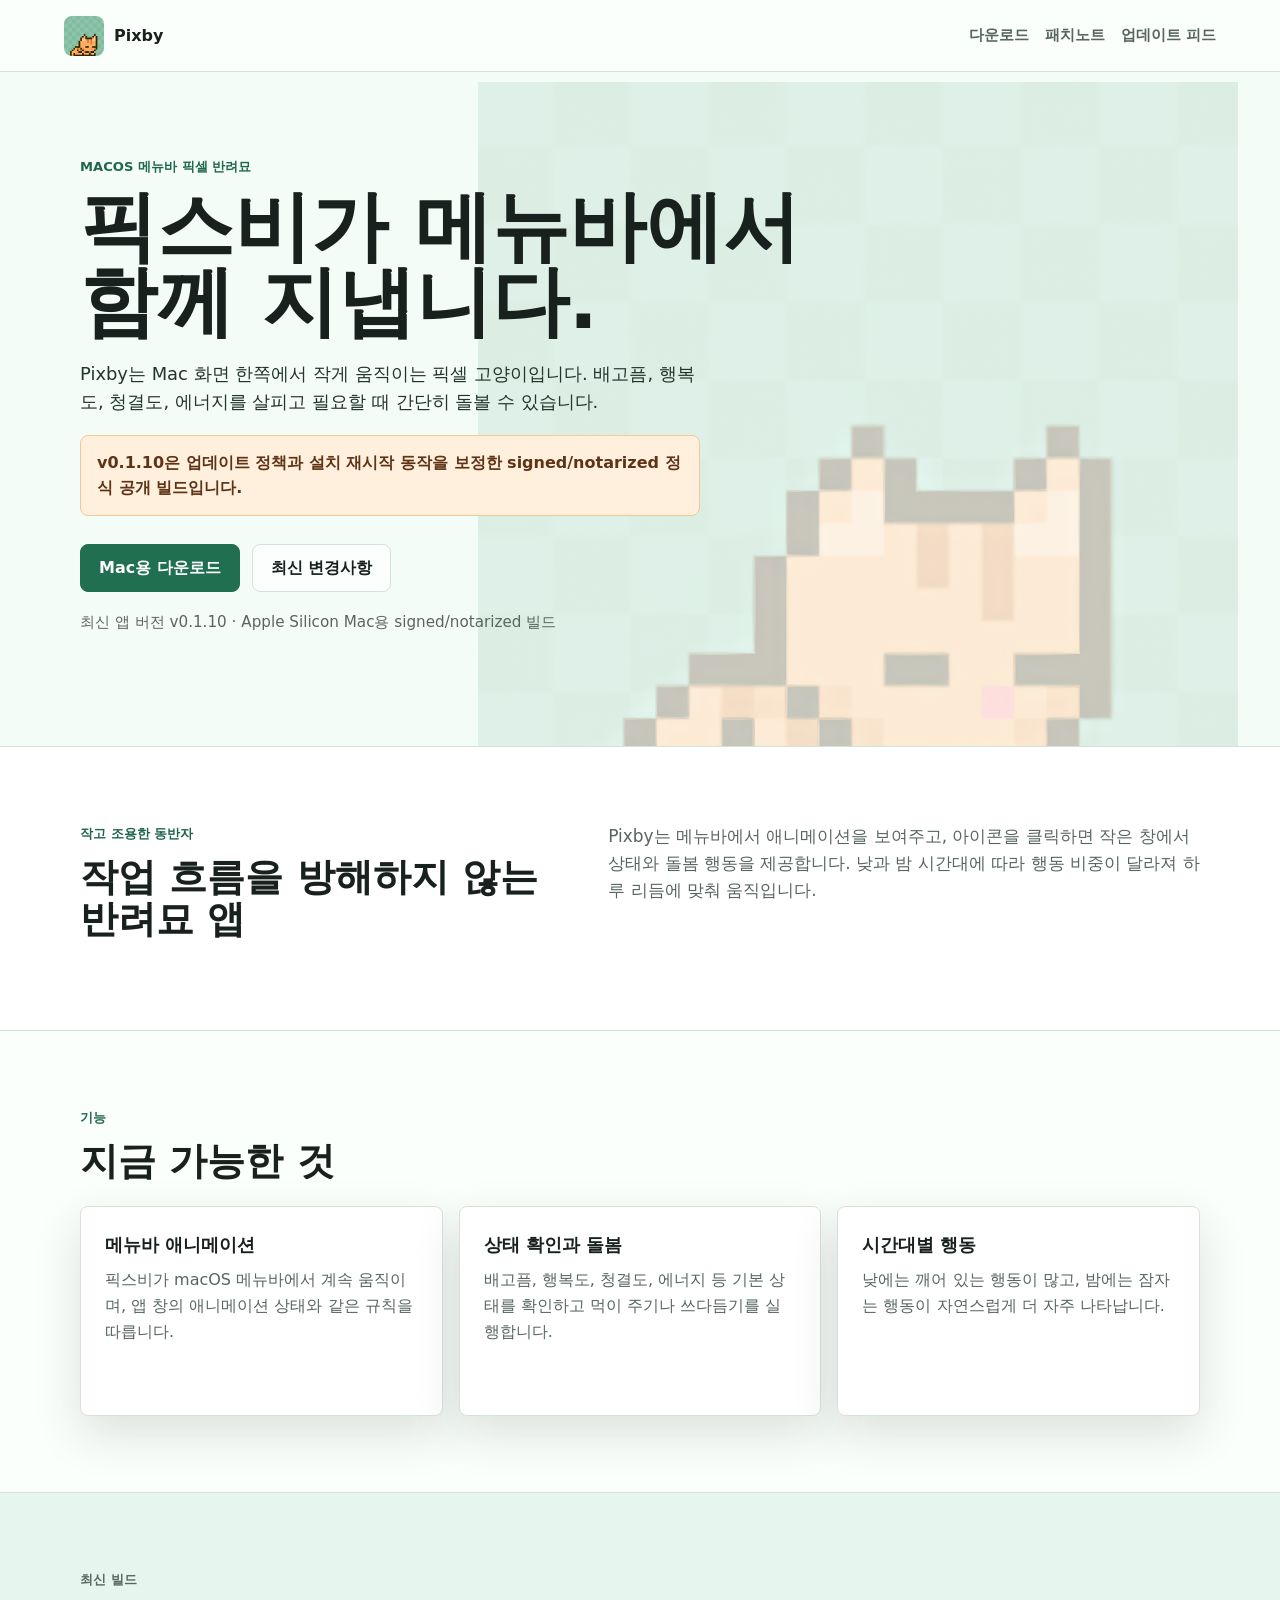
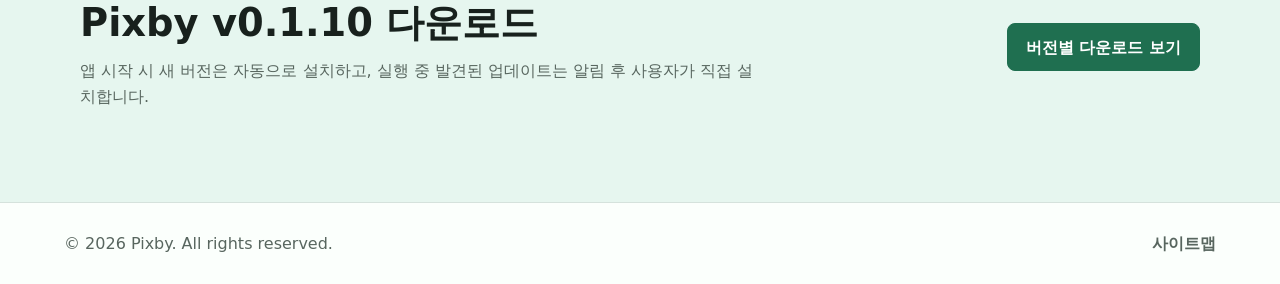
==== commit 7b94d62b: "Publish Pixby v0.1.10 update policy fix" ====
--- a/index.html
+++ b/index.html
@@ -29,7 +29,7 @@
       content="macOS 메뉴바에서 함께 지내는 픽셀 반려묘 앱입니다."
     />
     <meta name="twitter:image" content="https://pixby-app.github.io/assets/logo-pixby.png" />
-    <link rel="stylesheet" href="/styles.css?v=0.1.9" />
+    <link rel="stylesheet" href="/styles.css?v=0.1.10" />
     <script type="application/ld+json">
       {
         "@context": "https://schema.org",
@@ -38,10 +38,10 @@
         "alternateName": "픽스비",
         "applicationCategory": "LifestyleApplication",
         "operatingSystem": "macOS",
-        "softwareVersion": "0.1.9",
+        "softwareVersion": "0.1.10",
         "description": "Pixby는 macOS 메뉴바에 상주하는 픽셀 반려묘 앱입니다.",
         "url": "https://pixby-app.github.io/",
-        "downloadUrl": "https://github.com/Pixby-App/pixby-app.github.io/releases/download/v0.1.9/Pixby-0.1.9-arm64.dmg",
+        "downloadUrl": "https://github.com/Pixby-App/pixby-app.github.io/releases/download/v0.1.10/Pixby-0.1.10-arm64.dmg",
         "image": "https://pixby-app.github.io/assets/logo-pixby.png",
         "inLanguage": "ko-KR",
         "offers": {
@@ -75,13 +75,13 @@
             에너지를 살피고 필요할 때 간단히 돌볼 수 있습니다.
           </p>
           <p class="status-alert">
-            v0.1.9는 설정 앱 정보와 알림 세부 설정을 추가한 signed/notarized 정식 공개 빌드입니다.
+            v0.1.10은 업데이트 정책과 설치 재시작 동작을 보정한 signed/notarized 정식 공개 빌드입니다.
           </p>
           <div class="hero-actions" aria-label="주요 작업">
-            <a class="button primary" href="https://github.com/Pixby-App/pixby-app.github.io/releases/download/v0.1.9/Pixby-0.1.9-arm64.dmg">Mac용 다운로드</a>
+            <a class="button primary" href="https://github.com/Pixby-App/pixby-app.github.io/releases/download/v0.1.10/Pixby-0.1.10-arm64.dmg">Mac용 다운로드</a>
             <a class="button secondary" href="/patch-notes.html">최신 변경사항</a>
           </div>
-          <p class="release-note">최신 앱 버전 v0.1.9 · Apple Silicon Mac용 signed/notarized 빌드</p>
+          <p class="release-note">최신 앱 버전 v0.1.10 · Apple Silicon Mac용 signed/notarized 빌드</p>
         </div>
       </section>
 
@@ -125,8 +125,8 @@
         <div class="section-inner split-band">
           <div>
             <p class="eyebrow">최신 빌드</p>
-            <h2 id="download">Pixby v0.1.9 다운로드</h2>
-            <p>새 버전이 있으면 macOS 로컬 알림으로 안내하고, 설치는 앱 업데이트 화면에서 사용자가 직접 시작합니다.</p>
+            <h2 id="download">Pixby v0.1.10 다운로드</h2>
+            <p>앱 시작 시 새 버전은 자동으로 설치하고, 실행 중 발견된 업데이트는 알림 후 사용자가 직접 설치합니다.</p>
           </div>
           <a class="button primary" href="/downloads.html">버전별 다운로드 보기</a>
         </div>
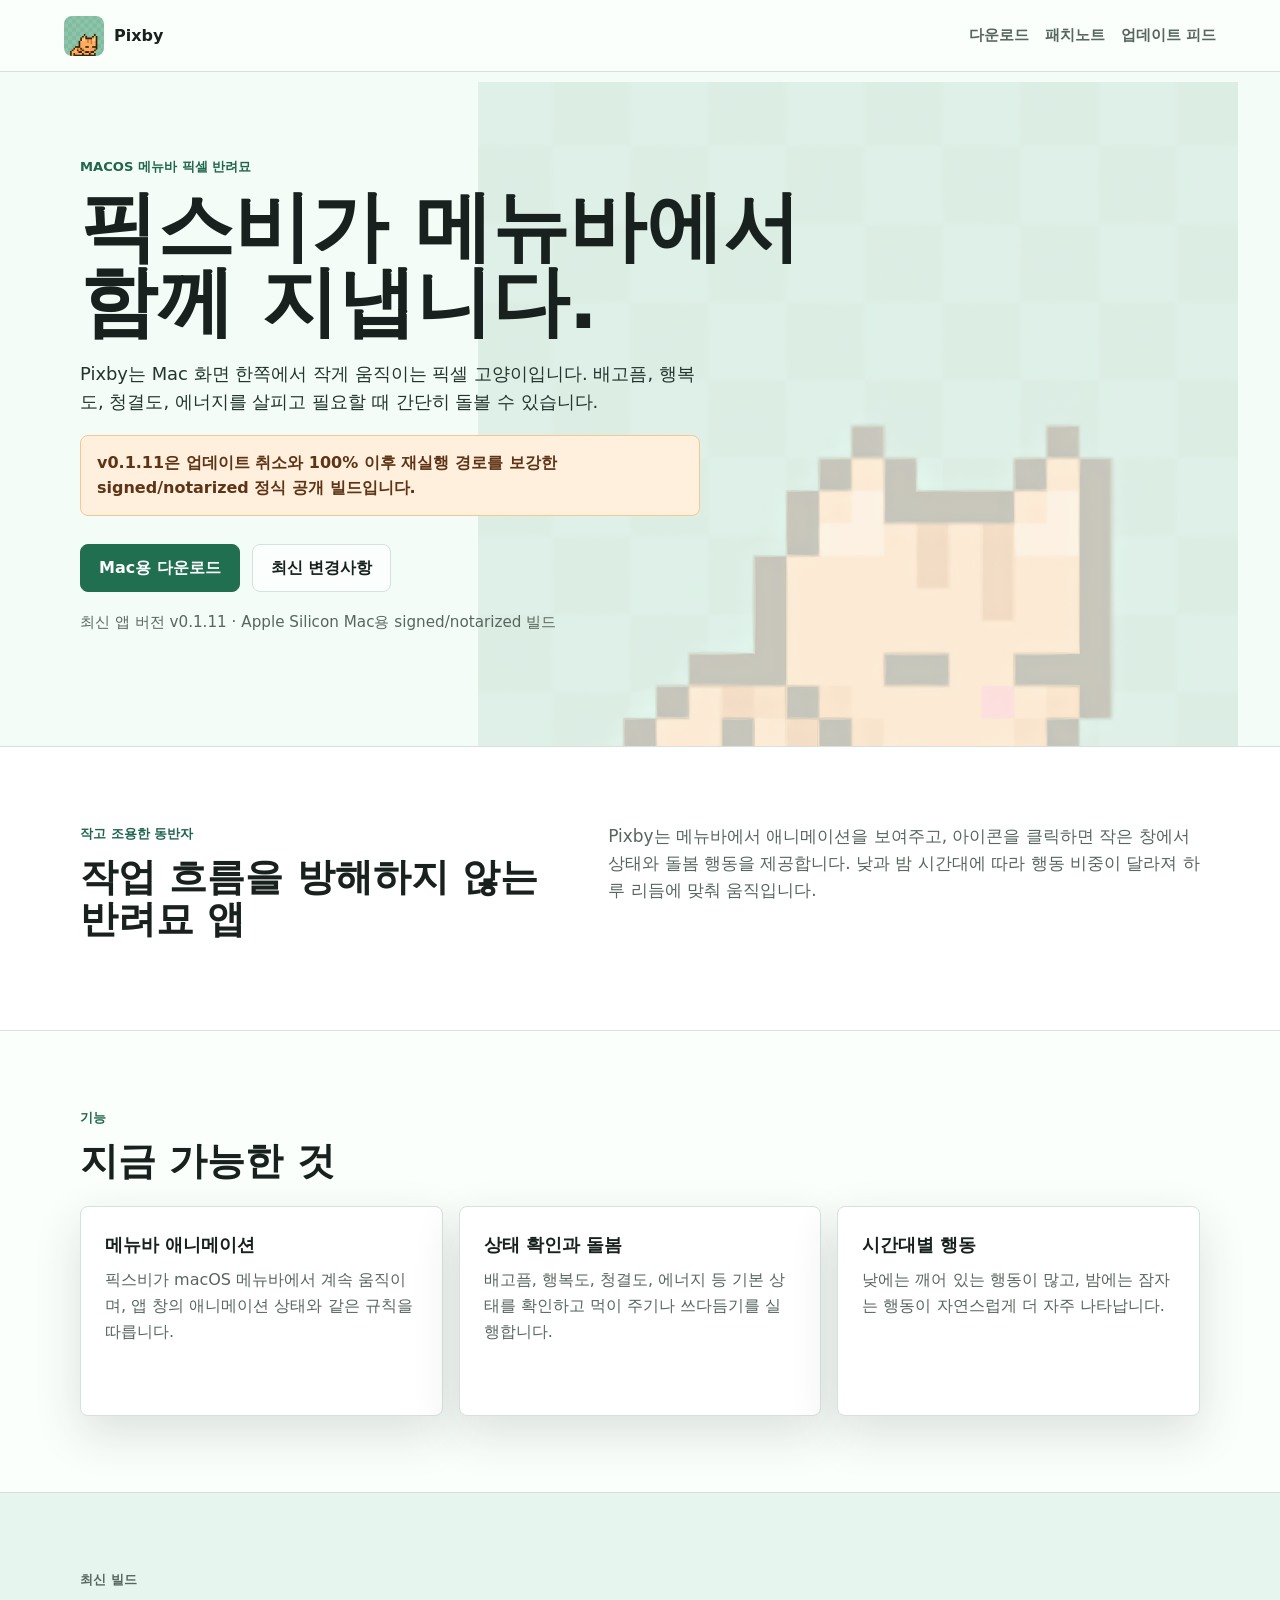
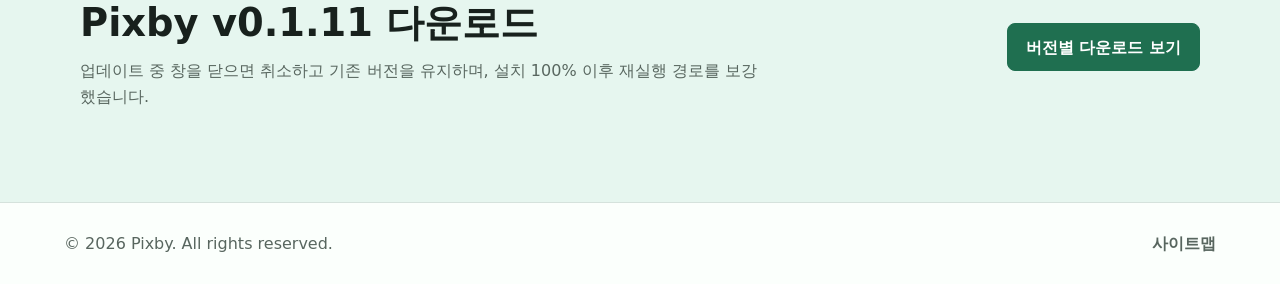
==== commit 2836aaa3: "Publish Pixby v0.1.11 update relaunch fix" ====
--- a/index.html
+++ b/index.html
@@ -29,7 +29,7 @@
       content="macOS 메뉴바에서 함께 지내는 픽셀 반려묘 앱입니다."
     />
     <meta name="twitter:image" content="https://pixby-app.github.io/assets/logo-pixby.png" />
-    <link rel="stylesheet" href="/styles.css?v=0.1.10" />
+    <link rel="stylesheet" href="/styles.css?v=0.1.11" />
     <script type="application/ld+json">
       {
         "@context": "https://schema.org",
@@ -38,10 +38,10 @@
         "alternateName": "픽스비",
         "applicationCategory": "LifestyleApplication",
         "operatingSystem": "macOS",
-        "softwareVersion": "0.1.10",
+        "softwareVersion": "0.1.11",
         "description": "Pixby는 macOS 메뉴바에 상주하는 픽셀 반려묘 앱입니다.",
         "url": "https://pixby-app.github.io/",
-        "downloadUrl": "https://github.com/Pixby-App/pixby-app.github.io/releases/download/v0.1.10/Pixby-0.1.10-arm64.dmg",
+        "downloadUrl": "https://github.com/Pixby-App/pixby-app.github.io/releases/download/v0.1.11/Pixby-0.1.11-arm64.dmg",
         "image": "https://pixby-app.github.io/assets/logo-pixby.png",
         "inLanguage": "ko-KR",
         "offers": {
@@ -75,13 +75,13 @@
             에너지를 살피고 필요할 때 간단히 돌볼 수 있습니다.
           </p>
           <p class="status-alert">
-            v0.1.10은 업데이트 정책과 설치 재시작 동작을 보정한 signed/notarized 정식 공개 빌드입니다.
+            v0.1.11은 업데이트 취소와 100% 이후 재실행 경로를 보강한 signed/notarized 정식 공개 빌드입니다.
           </p>
           <div class="hero-actions" aria-label="주요 작업">
-            <a class="button primary" href="https://github.com/Pixby-App/pixby-app.github.io/releases/download/v0.1.10/Pixby-0.1.10-arm64.dmg">Mac용 다운로드</a>
+            <a class="button primary" href="https://github.com/Pixby-App/pixby-app.github.io/releases/download/v0.1.11/Pixby-0.1.11-arm64.dmg">Mac용 다운로드</a>
             <a class="button secondary" href="/patch-notes.html">최신 변경사항</a>
           </div>
-          <p class="release-note">최신 앱 버전 v0.1.10 · Apple Silicon Mac용 signed/notarized 빌드</p>
+          <p class="release-note">최신 앱 버전 v0.1.11 · Apple Silicon Mac용 signed/notarized 빌드</p>
         </div>
       </section>
 
@@ -125,8 +125,8 @@
         <div class="section-inner split-band">
           <div>
             <p class="eyebrow">최신 빌드</p>
-            <h2 id="download">Pixby v0.1.10 다운로드</h2>
-            <p>앱 시작 시 새 버전은 자동으로 설치하고, 실행 중 발견된 업데이트는 알림 후 사용자가 직접 설치합니다.</p>
+            <h2 id="download">Pixby v0.1.11 다운로드</h2>
+            <p>업데이트 중 창을 닫으면 취소하고 기존 버전을 유지하며, 설치 100% 이후 재실행 경로를 보강했습니다.</p>
           </div>
           <a class="button primary" href="/downloads.html">버전별 다운로드 보기</a>
         </div>
